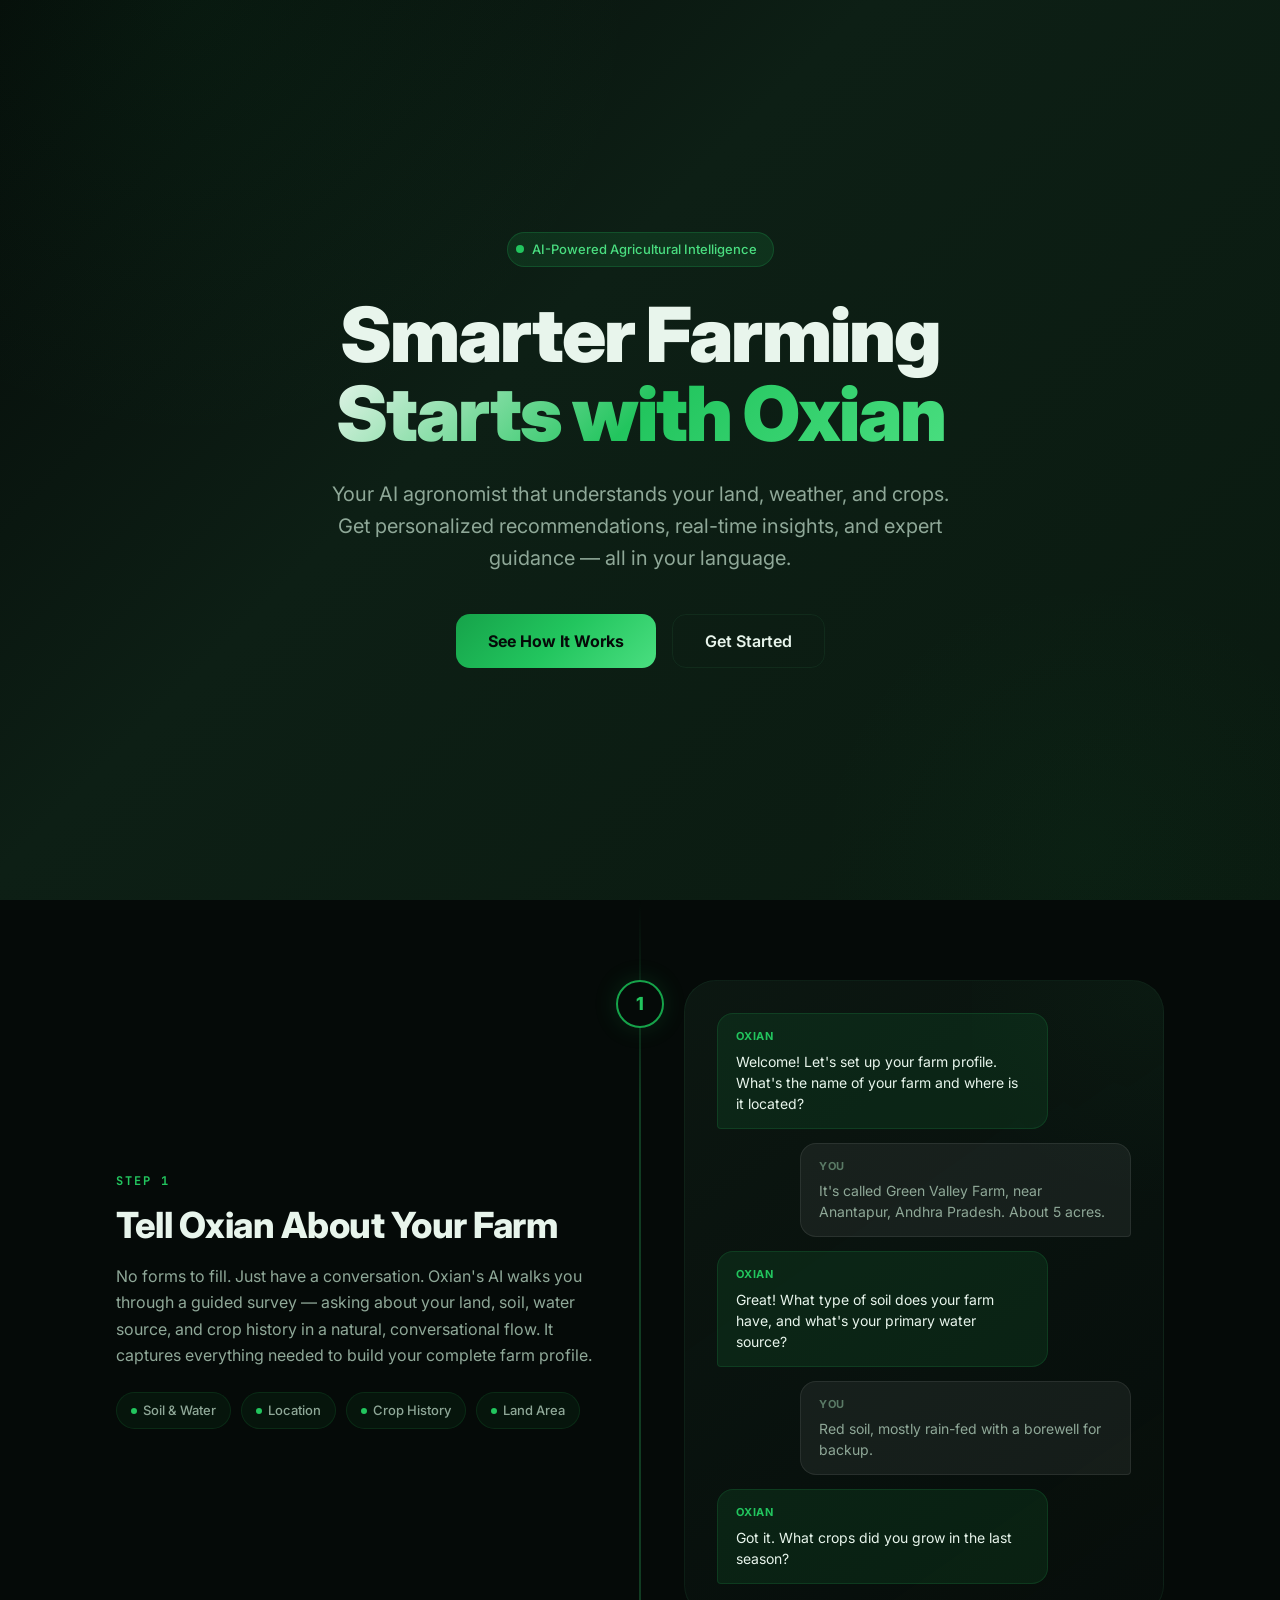
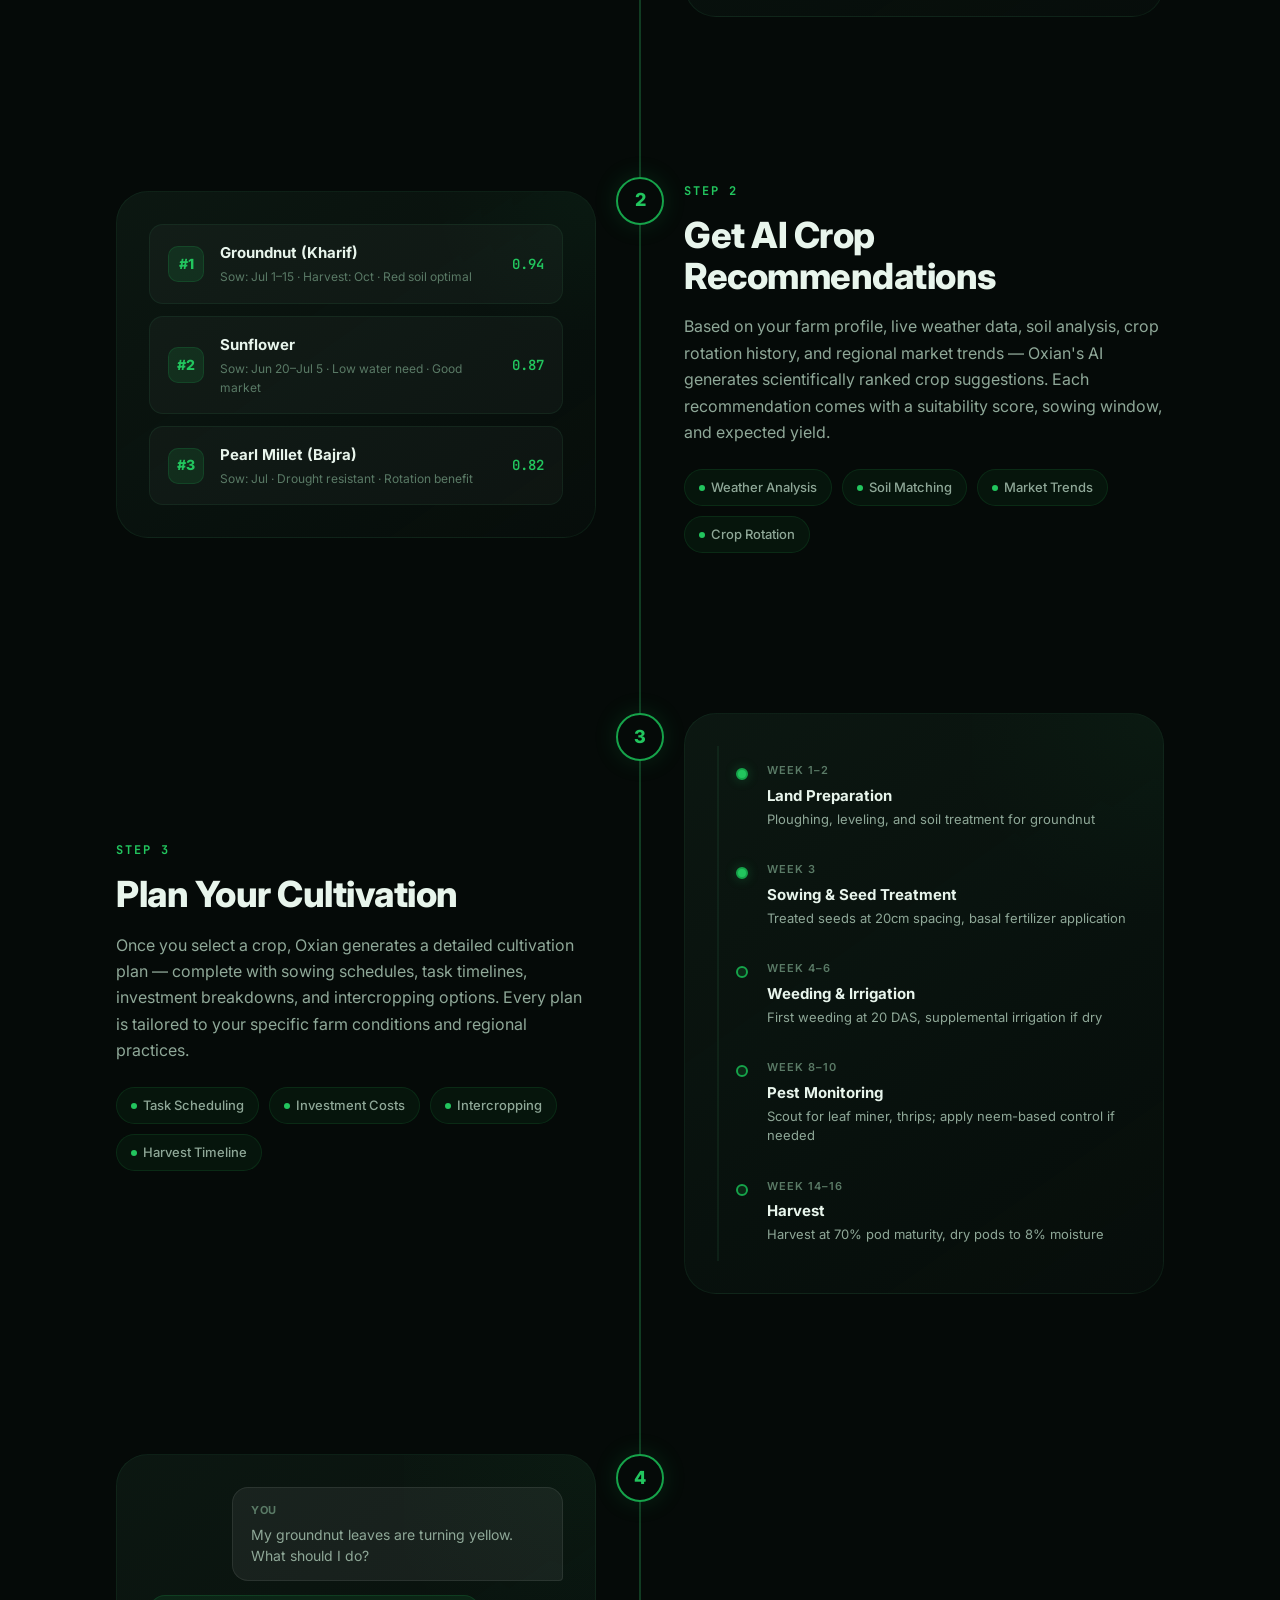
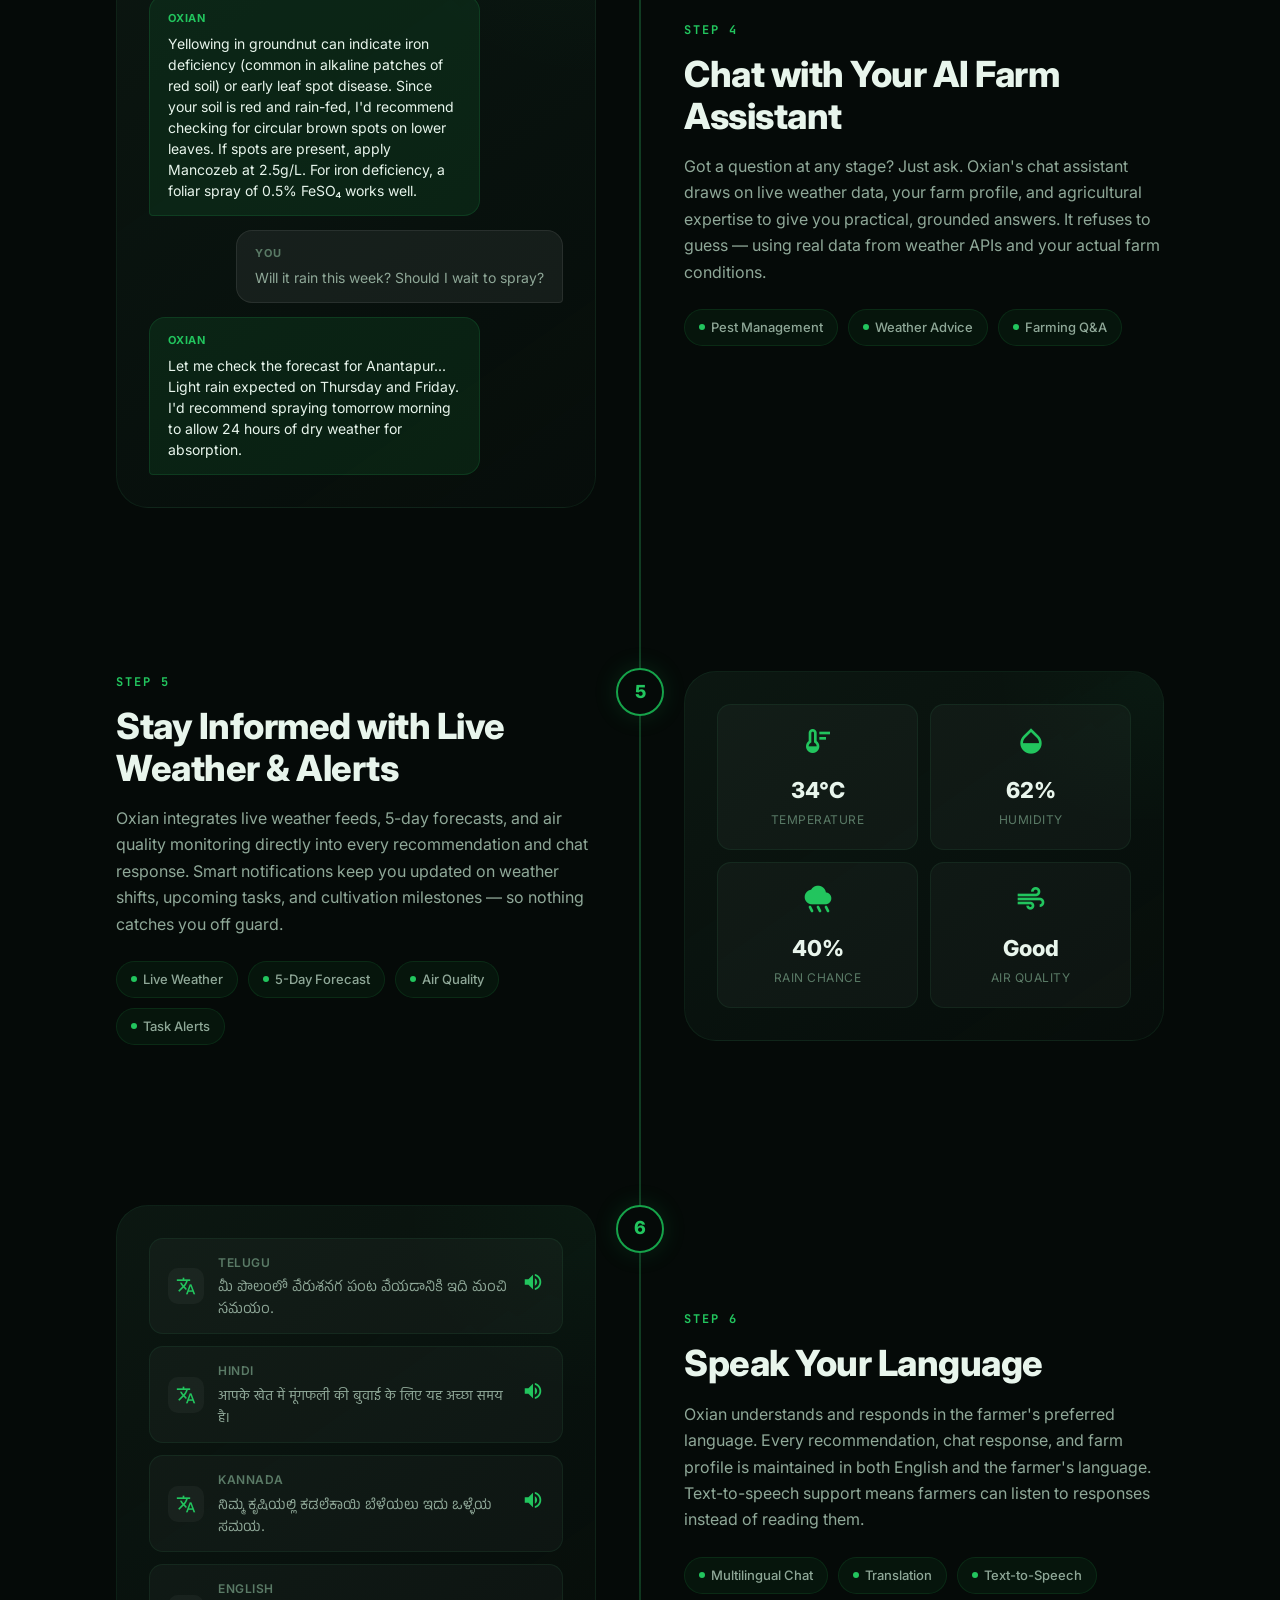
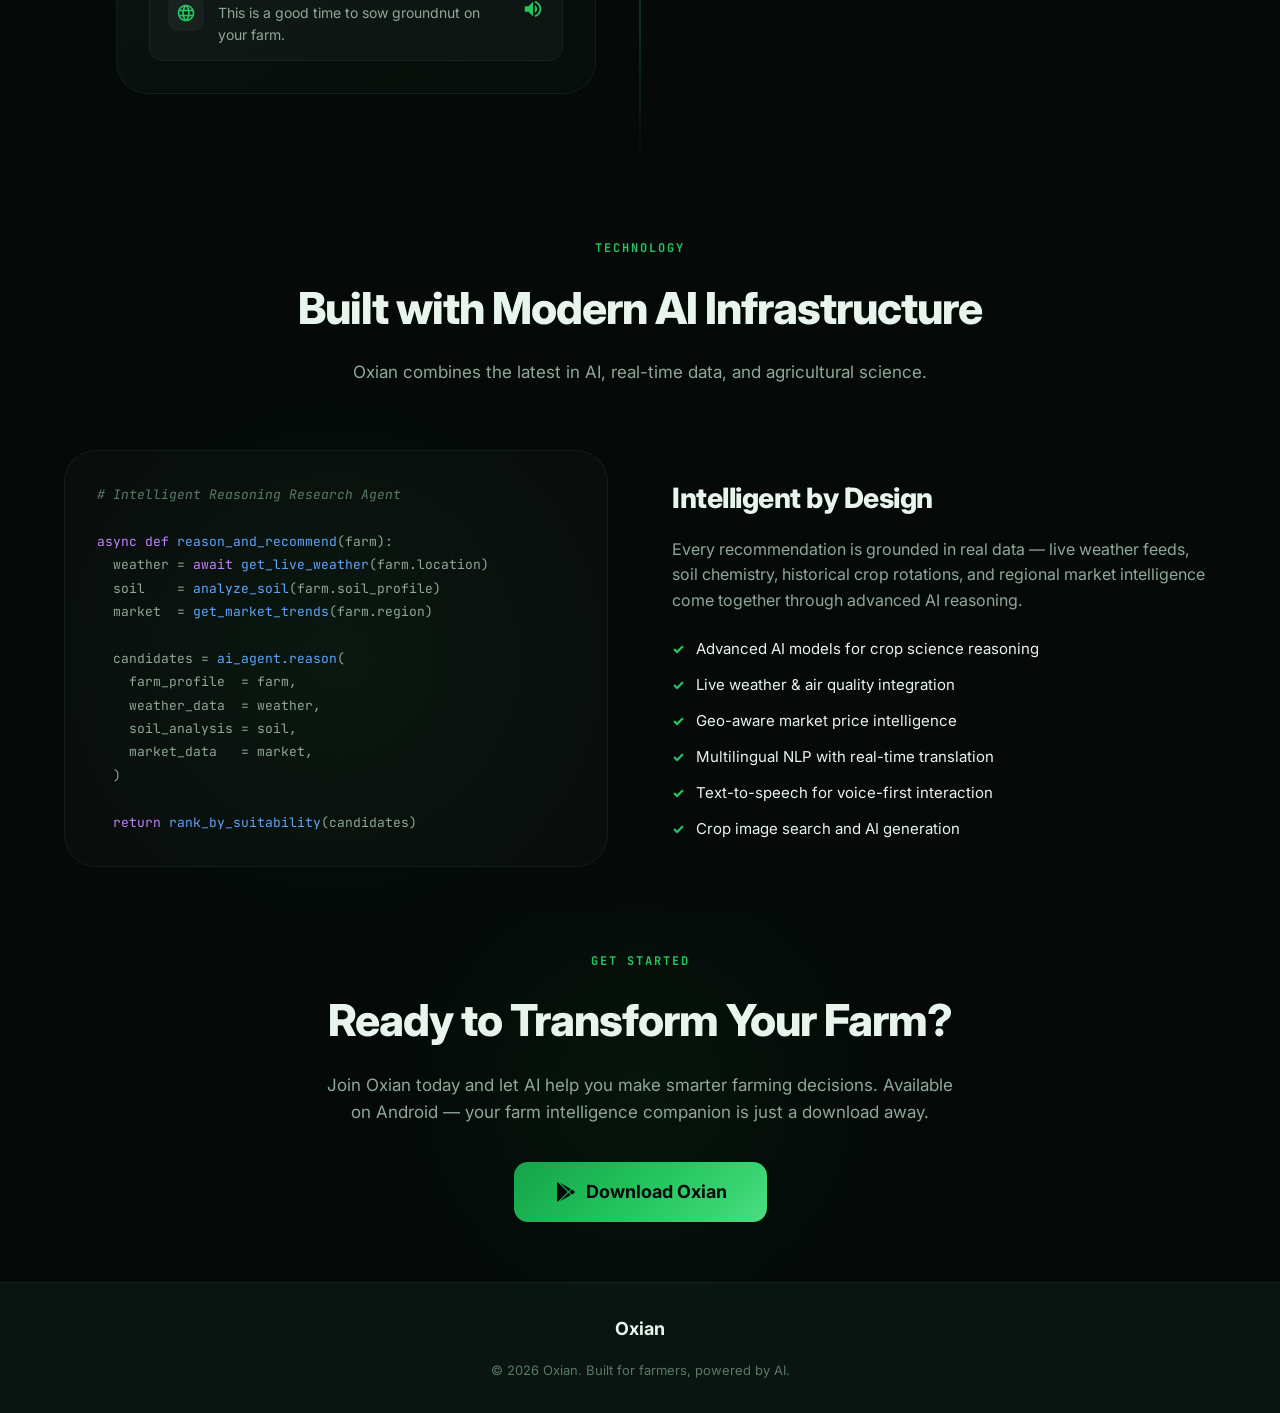
==== app/public/html/index.html @ 79a13ea1 "feat(frontend): implement responsive landing page with technology and cta sections - Created complet" ====
<!DOCTYPE html>
<html lang="en">

<head>
  <meta charset="UTF-8" />
  <meta name="viewport" content="width=device-width, initial-scale=1.0" />
  <title>Oxian — AI-Powered Farming Intelligence</title>
  <meta name="description"
    content="Oxian is an AI-powered agricultural assistant that helps farmers with smart crop recommendations, real-time weather insights, cultivation planning, and multilingual chat." />
  <link rel="preconnect" href="https://fonts.googleapis.com" />
  <link rel="preconnect" href="https://fonts.gstatic.com" crossorigin />
  <link
    href="https://fonts.googleapis.com/css2?family=Inter:wght@300;400;500;600;700;800;900&family=Anek+Telugu:wght@400;600&family=Hind:wght@400;600&family=Anek+Kannada:wght@400;600&family=JetBrains+Mono:wght@400;500&display=swap"
    rel="stylesheet" />
  <link
    href="https://fonts.googleapis.com/css2?family=Material+Symbols+Outlined:opsz,wght,FILL,GRAD@20..48,100..700,0..1,-50..200&display=swap"
    rel="stylesheet" />
  <style>
    /* ═══════════════════════════════════════════
       Tokens
    ═══════════════════════════════════════════ */
    :root {
      --bg: #050a08;
      --bg-alt: #0a1410;
      --bg-card: rgba(16, 32, 24, 0.50);
      --border: rgba(46, 120, 76, 0.16);
      --border-glow: rgba(46, 180, 96, 0.30);

      --text: #e8f5ec;
      --text-sub: #8fa898;
      --text-muted: #5a7a66;

      --accent: #22c55e;
      --accent-dim: #16a34a;
      --accent-glow: rgba(34, 197, 94, 0.12);
      --accent-bright: #4ade80;

      --grad-hero: linear-gradient(135deg, #050a08 0%, #0d1f15 40%, #0a1a10 100%);
      --grad-accent: linear-gradient(135deg, #16a34a, #22c55e, #4ade80);
      --grad-text: linear-gradient(135deg, #e8f5ec 0%, #22c55e 50%, #4ade80 100%);
      --grad-card: linear-gradient(145deg, rgba(16, 32, 24, 0.6), rgba(10, 20, 16, 0.35));

      --r-sm: 8px;
      --r-md: 14px;
      --r-lg: 22px;
      --r-xl: 32px;
      --font: 'Inter', 'Anek Telugu', 'Hind', 'Anek Kannada', ui-sans-serif, system-ui, -apple-system, sans-serif;
      --mono: 'Cascadia Code', 'JetBrains Mono', ui-monospace, monospace;
    }

    /* ═══════════════════════════════════════════
       Reset
    ═══════════════════════════════════════════ */
    *,
    *::before,
    *::after {
      box-sizing: border-box;
      margin: 0;
      padding: 0;
    }

    html {
      scroll-behavior: smooth;
      -webkit-font-smoothing: antialiased;
    }

    body {
      font-family: var(--font);
      background: var(--bg);
      color: var(--text);
      line-height: 1.6;
      overflow-x: hidden;
    }

    a {
      color: var(--accent);
      text-decoration: none;
      transition: color .2s;
    }

    a:hover {
      color: var(--accent-bright);
    }

    /* ═══════════════════════════════════════════
       Particles
    ═══════════════════════════════════════════ */
    #particles-canvas {
      position: fixed;
      inset: 0;
      z-index: 0;
      pointer-events: none;
    }



    /* ═══════════════════════════════════════════
       Hero
    ═══════════════════════════════════════════ */
    .hero {
      position: relative;
      min-height: 100vh;
      display: flex;
      align-items: center;
      justify-content: center;
      background: var(--grad-hero);
      overflow: hidden;
      padding: 80px clamp(20px, 5vw, 64px);
    }

    .hero::before {
      content: '';
      position: absolute;
      top: -50%;
      left: -20%;
      width: 70vw;
      height: 70vw;
      background: radial-gradient(circle, rgba(34, 197, 94, .06) 0%, transparent 70%);
      animation: heroGlow 8s ease-in-out infinite alternate;
    }

    .hero::after {
      content: '';
      position: absolute;
      bottom: -30%;
      right: -10%;
      width: 50vw;
      height: 50vw;
      background: radial-gradient(circle, rgba(22, 163, 74, .04) 0%, transparent 60%);
      animation: heroGlow 10s ease-in-out infinite alternate-reverse;
    }

    @keyframes heroGlow {
      0% {
        transform: translate(0, 0) scale(1);
      }

      100% {
        transform: translate(30px, -20px) scale(1.1);
      }
    }

    .hero-content {
      position: relative;
      z-index: 2;
      max-width: 840px;
      text-align: center;
    }

    .hero-badge {
      display: inline-flex;
      align-items: center;
      gap: 8px;
      padding: 6px 16px 6px 8px;
      background: var(--accent-glow);
      border: 1px solid rgba(34, 197, 94, .2);
      border-radius: 100px;
      font-size: 13px;
      font-weight: 500;
      color: var(--accent-bright);
      margin-bottom: 28px;
      animation: fadeInUp .6s ease-out;
    }

    .hero-badge .dot {
      width: 8px;
      height: 8px;
      background: var(--accent);
      border-radius: 50%;
      animation: pulse 2s ease-in-out infinite;
    }

    @keyframes pulse {

      0%,
      100% {
        opacity: 1;
        transform: scale(1);
      }

      50% {
        opacity: .5;
        transform: scale(.8);
      }
    }

    .hero h1 {
      font-size: clamp(40px, 7vw, 76px);
      font-weight: 900;
      line-height: 1.05;
      letter-spacing: -2px;
      margin-bottom: 24px;
      animation: fadeInUp .8s ease-out .1s both;
    }

    .hero h1 .gradient-text {
      background: var(--grad-text);
      -webkit-background-clip: text;
      -webkit-text-fill-color: transparent;
      background-clip: text;
    }

    .hero-subtitle {
      font-size: clamp(16px, 2.2vw, 20px);
      color: var(--text-sub);
      line-height: 1.6;
      max-width: 620px;
      margin: 0 auto 40px;
      animation: fadeInUp .8s ease-out .2s both;
    }

    .hero-actions {
      display: flex;
      justify-content: center;
      gap: 16px;
      flex-wrap: wrap;
      animation: fadeInUp .8s ease-out .3s both;
    }

    /* ═══════════════════════════════════════════
       Material Symbols helper
    ═══════════════════════════════════════════ */
    .mi {
      font-family: 'Material Symbols Outlined';
      font-weight: normal;
      font-style: normal;
      font-size: 24px;
      line-height: 1;
      letter-spacing: normal;
      text-transform: none;
      display: inline-block;
      white-space: nowrap;
      word-wrap: normal;
      direction: ltr;
      -webkit-font-smoothing: antialiased;
      font-variation-settings: 'FILL' 0, 'wght' 400, 'GRAD' 0, 'opsz' 24;
    }

    .mi.filled {
      font-variation-settings: 'FILL' 1, 'wght' 400, 'GRAD' 0, 'opsz' 24;
    }

    /* ═══════════════════════════════════════════
       Buttons
    ═══════════════════════════════════════════ */
    .btn-primary {
      display: inline-flex;
      align-items: center;
      gap: 8px;
      padding: 16px 32px;
      font-size: 16px;
      font-weight: 700;
      font-family: var(--font);
      color: #050a08;
      background: var(--grad-accent);
      border: none;
      border-radius: var(--r-md);
      cursor: pointer;
      transition: transform .2s, box-shadow .3s;
    }

    .btn-primary:hover {
      transform: translateY(-2px);
      box-shadow: 0 10px 40px rgba(34, 197, 94, .35);
    }

    .btn-secondary {
      display: inline-flex;
      align-items: center;
      gap: 8px;
      padding: 16px 32px;
      font-size: 16px;
      font-weight: 600;
      font-family: var(--font);
      color: var(--text);
      background: transparent;
      border: 1px solid var(--border);
      border-radius: var(--r-md);
      cursor: pointer;
      transition: border-color .3s, background .3s, transform .2s;
    }

    .btn-secondary:hover {
      border-color: var(--accent);
      background: var(--accent-glow);
      transform: translateY(-2px);
    }

    /* ═══════════════════════════════════════════
       Flow Connector — the vertical journey line
    ═══════════════════════════════════════════ */
    .journey {
      position: relative;
      z-index: 1;
    }

    .journey::before {
      content: '';
      position: absolute;
      top: 0;
      bottom: 0;
      left: 50%;
      width: 2px;
      background: linear-gradient(180deg,
          transparent 0%,
          var(--border-glow) 5%,
          var(--border-glow) 95%,
          transparent 100%);
      transform: translateX(-50%);
    }

    /* ═══════════════════════════════════════════
       Flow Step — alternating left / right
    ═══════════════════════════════════════════ */
    .flow-step {
      position: relative;
      max-width: 1200px;
      margin: 0 auto;
      padding: 80px clamp(20px, 5vw, 64px);
      display: grid;
      grid-template-columns: 1fr 1fr;
      gap: 64px;
      align-items: center;
    }

    /* Connector node on the center line */
    .flow-step::before {
      content: attr(data-step);
      position: absolute;
      left: 50%;
      top: 80px;
      transform: translateX(-50%);
      width: 48px;
      height: 48px;
      border-radius: 50%;
      display: grid;
      place-items: center;
      font-size: 18px;
      font-weight: 800;
      color: var(--accent);
      background: var(--bg);
      border: 2px solid var(--accent-dim);
      box-shadow: 0 0 24px rgba(34, 197, 94, .15);
      z-index: 2;
    }

    .flow-step.reverse .flow-text {
      order: 2;
    }

    .flow-step.reverse .flow-visual {
      order: 1;
    }

    .flow-text {
      padding: 0 12px;
    }

    .flow-label {
      display: inline-block;
      font-family: var(--mono);
      font-size: 12px;
      font-weight: 700;
      letter-spacing: 2px;
      text-transform: uppercase;
      color: var(--accent);
      margin-bottom: 14px;
    }

    .flow-title {
      font-size: clamp(24px, 3vw, 36px);
      font-weight: 800;
      line-height: 1.15;
      letter-spacing: -.5px;
      margin-bottom: 16px;
    }

    .flow-desc {
      font-size: 16px;
      color: var(--text-sub);
      line-height: 1.65;
      margin-bottom: 24px;
    }

    .flow-tags {
      display: flex;
      flex-wrap: wrap;
      gap: 10px;
    }

    .flow-tag {
      display: inline-flex;
      align-items: center;
      gap: 6px;
      padding: 7px 14px;
      font-size: 13px;
      font-weight: 500;
      color: var(--text-sub);
      background: rgba(34, 197, 94, .06);
      border: 1px solid rgba(34, 197, 94, .12);
      border-radius: 100px;
    }

    .flow-tag .tag-dot {
      width: 6px;
      height: 6px;
      border-radius: 50%;
      background: var(--accent);
    }

    /* ═══════════════════════════════════════════
       Flow Visuals — chat / cards / code
    ═══════════════════════════════════════════ */
    .flow-visual {
      position: relative;
      padding: 0 12px;
    }

    .visual-pane {
      background: var(--grad-card);
      border: 1px solid var(--border);
      border-radius: var(--r-xl);
      padding: 32px;
      overflow: hidden;
      position: relative;
    }

    .visual-pane::after {
      content: '';
      position: absolute;
      top: -40%;
      right: -40%;
      width: 80%;
      height: 80%;
      background: radial-gradient(circle, rgba(34, 197, 94, .04) 0%, transparent 70%);
      pointer-events: none;
    }

    /* ── Chat mockup ── */
    .chat-mock {
      display: flex;
      flex-direction: column;
      gap: 14px;
      position: relative;
      z-index: 1;
    }

    .chat-bubble {
      max-width: 80%;
      padding: 14px 18px;
      border-radius: 16px;
      font-size: 14px;
      line-height: 1.5;
      animation: fadeInUp .5s ease-out both;
    }

    .chat-bubble.bot {
      background: rgba(34, 197, 94, .1);
      border: 1px solid rgba(34, 197, 94, .15);
      align-self: flex-start;
      border-bottom-left-radius: 4px;
      color: var(--text);
    }

    .chat-bubble.user {
      background: rgba(255, 255, 255, .06);
      border: 1px solid rgba(255, 255, 255, .08);
      align-self: flex-end;
      border-bottom-right-radius: 4px;
      color: var(--text-sub);
    }

    .chat-bubble .sender {
      font-size: 11px;
      font-weight: 700;
      text-transform: uppercase;
      letter-spacing: .8px;
      margin-bottom: 6px;
      display: block;
    }

    .chat-bubble.bot .sender {
      color: var(--accent);
    }

    .chat-bubble.user .sender {
      color: var(--text-muted);
    }

    /* ── Crop cards mockup ── */
    .crop-cards {
      display: flex;
      flex-direction: column;
      gap: 12px;
      position: relative;
      z-index: 1;
    }

    .crop-card {
      display: flex;
      align-items: center;
      gap: 16px;
      padding: 16px 18px;
      background: rgba(255, 255, 255, .03);
      border: 1px solid var(--border);
      border-radius: var(--r-md);
      transition: border-color .3s, background .3s;
    }

    .crop-card:hover {
      border-color: var(--border-glow);
      background: rgba(34, 197, 94, .04);
    }

    .crop-rank {
      width: 36px;
      height: 36px;
      border-radius: 10px;
      display: grid;
      place-items: center;
      font-size: 14px;
      font-weight: 800;
      color: var(--accent);
      background: var(--accent-glow);
      border: 1px solid rgba(34, 197, 94, .15);
      flex-shrink: 0;
    }

    .crop-info {
      flex: 1;
    }

    .crop-name {
      font-size: 15px;
      font-weight: 700;
      margin-bottom: 2px;
    }

    .crop-detail {
      font-size: 12px;
      color: var(--text-muted);
    }

    .crop-score {
      font-family: var(--mono);
      font-size: 14px;
      font-weight: 600;
      color: var(--accent);
      flex-shrink: 0;
    }

    /* ── Timeline mockup ── */
    .timeline-mock {
      display: flex;
      flex-direction: column;
      gap: 0;
      position: relative;
      z-index: 1;
      padding-left: 24px;
      border-left: 2px solid var(--border);
    }

    .tl-item {
      position: relative;
      padding: 16px 0 16px 24px;
    }

    .tl-item::before {
      content: '';
      position: absolute;
      left: -7px;
      top: 22px;
      width: 12px;
      height: 12px;
      border-radius: 50%;
      background: var(--accent-glow);
      border: 2px solid var(--accent-dim);
    }

    .tl-item.active::before {
      background: var(--accent);
      box-shadow: 0 0 12px rgba(34, 197, 94, .3);
    }

    .tl-label {
      font-size: 11px;
      font-weight: 600;
      text-transform: uppercase;
      letter-spacing: 1px;
      color: var(--text-muted);
      margin-bottom: 4px;
    }

    .tl-title {
      font-size: 15px;
      font-weight: 700;
      margin-bottom: 2px;
    }

    .tl-desc {
      font-size: 13px;
      color: var(--text-sub);
      line-height: 1.5;
    }

    /* ── Weather widget mockup ── */
    .weather-widget {
      position: relative;
      z-index: 1;
      display: grid;
      grid-template-columns: 1fr 1fr;
      gap: 12px;
    }

    .weather-card {
      padding: 20px;
      background: rgba(255, 255, 255, .03);
      border: 1px solid var(--border);
      border-radius: var(--r-md);
      text-align: center;
      transition: border-color .3s, background .3s, transform .2s;
      cursor: pointer;
    }

    .weather-card:hover {
      border-color: var(--border-glow);
      background: rgba(34, 197, 94, .04);
      transform: translateY(-2px);
    }

    .weather-card .w-icon {
      margin-bottom: 8px;
    }

    .weather-card .w-icon .mi {
      font-size: 32px;
      color: var(--accent);
    }

    .weather-card .w-value {
      font-size: 22px;
      font-weight: 800;
      margin-bottom: 2px;
    }

    .weather-card .w-label {
      font-size: 12px;
      color: var(--text-muted);
      text-transform: uppercase;
      letter-spacing: .5px;
    }


    /* ── Multilingual mockup ── */
    .lang-stack {
      position: relative;
      z-index: 1;
      display: flex;
      flex-direction: column;
      gap: 12px;
    }

    .lang-row {
      display: flex;
      align-items: center;
      gap: 14px;
      padding: 14px 18px;
      background: rgba(255, 255, 255, .03);
      border: 1px solid var(--border);
      border-radius: var(--r-md);
    }

    .lang-flag {
      width: 36px;
      height: 36px;
      border-radius: 10px;
      display: grid;
      place-items: center;
      background: rgba(255, 255, 255, .04);
      flex-shrink: 0;
    }

    .lang-flag .mi {
      font-size: 20px;
      color: var(--accent);
    }

    .lang-content {
      flex: 1;
    }

    .lang-name {
      font-size: 12px;
      font-weight: 600;
      color: var(--text-muted);
      text-transform: uppercase;
      letter-spacing: .5px;
      margin-bottom: 3px;
    }

    .lang-text {
      font-size: 14px;
      color: var(--text-sub);
    }

    .lang-row .voice-icon {
      color: var(--accent);
      flex-shrink: 0;
      cursor: pointer;
      transition: transform .2s;
    }

    .lang-row .voice-icon .mi {
      font-size: 22px;
    }

    .lang-row .voice-icon:hover {
      transform: scale(1.15);
    }

    /* ── Code block ── */
    .code-block {
      font-family: var(--mono);
      font-size: 13px;
      line-height: 1.8;
      color: var(--text-sub);
      position: relative;
      z-index: 1;
    }

    .code-block .kw {
      color: #c084fc;
    }

    .code-block .fn {
      color: #60a5fa;
    }

    .code-block .str {
      color: #4ade80;
    }

    .code-block .cm {
      color: var(--text-muted);
      font-style: italic;
    }

    /* ═══════════════════════════════════════════
       Technology
    ═══════════════════════════════════════════ */
    #tech {
      position: relative;
      z-index: 1;
      padding: 60px clamp(20px, 5vw, 64px) 40px;
    }

    .section-header {
      text-align: center;
      margin-bottom: 64px;
    }

    .section-label {
      display: inline-block;
      font-family: var(--mono);
      font-size: 12px;
      font-weight: 700;
      letter-spacing: 2px;
      text-transform: uppercase;
      color: var(--accent);
      margin-bottom: 14px;
    }

    .section-title {
      font-size: clamp(32px, 4vw, 44px);
      font-weight: 800;
      letter-spacing: -1px;
      margin-bottom: 16px;
    }

    .section-desc {
      font-size: 17px;
      color: var(--text-sub);
      max-width: 600px;
      margin: 0 auto;
      line-height: 1.6;
    }

    .tech-grid {
      display: grid;
      grid-template-columns: 1fr 1fr;
      gap: 64px;
      align-items: center;
      max-width: 1200px;
      margin: 0 auto;
    }

    .tech-content h3 {
      font-size: 28px;
      font-weight: 800;
      letter-spacing: -.5px;
      margin-bottom: 16px;
    }

    .tech-content p {
      font-size: 16px;
      color: var(--text-sub);
      line-height: 1.6;
      margin-bottom: 24px;
    }

    .tech-list {
      list-style: none;
      display: flex;
      flex-direction: column;
      gap: 12px;
    }

    .tech-list li {
      font-size: 15px;
      color: var(--text);
      display: flex;
      align-items: center;
      gap: 12px;
    }

    .tech-list .check {
      color: var(--accent);
      font-weight: 800;
      font-size: 14px;
    }

    .tech-visual {
      position: relative;
      background: rgba(255, 255, 255, .02);
      border: 1px solid var(--border);
      border-radius: var(--r-xl);
      padding: 32px;
    }

    .tech-visual::before {
      content: '';
      position: absolute;
      top: -20%;
      left: -20%;
      width: 140%;
      height: 140%;
      background: radial-gradient(circle, rgba(34, 197, 94, .05) 0%, transparent 60%);
      pointer-events: none;
    }

    /* ═══════════════════════════════════════════
       CTA
    ═══════════════════════════════════════════ */
    .cta-section {
      position: relative;
      z-index: 1;
      text-align: center;
      padding: 40px clamp(20px, 5vw, 64px) 60px;
      overflow: hidden;
    }

    .cta-section::before {
      content: '';
      position: absolute;
      top: 50%;
      left: 50%;
      transform: translate(-50%, -50%);
      width: 600px;
      height: 600px;
      background: radial-gradient(circle, rgba(34, 197, 94, .06) 0%, transparent 60%);
      pointer-events: none;
    }

    .cta-content {
      position: relative;
      z-index: 1;
      max-width: 640px;
      margin: 0 auto;
    }

    .cta-content h2 {
      font-size: clamp(28px, 4vw, 44px);
      font-weight: 800;
      letter-spacing: -1px;
      margin-bottom: 16px;
    }

    .cta-content p {
      font-size: 17px;
      color: var(--text-sub);
      margin-bottom: 36px;
      line-height: 1.6;
    }

    /* ═══════════════════════════════════════════
       Footer
    ═══════════════════════════════════════════ */
    footer {
      position: relative;
      z-index: 1;
      border-top: 1px solid var(--border);
      background: var(--bg-alt);
      padding: 32px clamp(20px, 5vw, 64px);
    }

    .footer-inner {
      max-width: 1200px;
      margin: 0 auto;
      display: flex;
      flex-direction: column;
      align-items: center;
      gap: 16px;
    }

    .footer-brand {
      display: flex;
      align-items: center;
      gap: 10px;
      font-weight: 700;
      font-size: 18px;
    }

    .footer-brand .logo-icon {
      width: 30px;
      height: 30px;
      background: var(--grad-accent);
      border-radius: 8px;
      display: grid;
      place-items: center;
      font-size: 14px;
      color: #050a08;
      font-weight: 900;
    }

    .footer-copy {
      font-size: 13px;
      color: var(--text-muted);
    }

    /* ═══════════════════════════════════════════
       Animations
    ═══════════════════════════════════════════ */
    @keyframes fadeInUp {
      from {
        opacity: 0;
        transform: translateY(30px);
      }

      to {
        opacity: 1;
        transform: translateY(0);
      }
    }

    .reveal {
      opacity: 0;
      transform: translateY(40px);
      transition: opacity .7s ease, transform .7s ease;
    }

    .reveal.visible {
      opacity: 1;
      transform: translateY(0);
    }

    /* stagger children */
    .reveal-children>* {
      opacity: 0;
      transform: translateY(20px);
      transition: opacity .5s ease, transform .5s ease;
    }

    .reveal-children.visible>*:nth-child(1) {
      transition-delay: .05s;
      opacity: 1;
      transform: none;
    }

    .reveal-children.visible>*:nth-child(2) {
      transition-delay: .12s;
      opacity: 1;
      transform: none;
    }

    .reveal-children.visible>*:nth-child(3) {
      transition-delay: .19s;
      opacity: 1;
      transform: none;
    }

    .reveal-children.visible>*:nth-child(4) {
      transition-delay: .26s;
      opacity: 1;
      transform: none;
    }

    .reveal-children.visible>*:nth-child(5) {
      transition-delay: .33s;
      opacity: 1;
      transform: none;
    }

    .reveal-children.visible>*:nth-child(6) {
      transition-delay: .40s;
      opacity: 1;
      transform: none;
    }

    /* ═══════════════════════════════════════════
       Responsive
    ═══════════════════════════════════════════ */
    @media (max-width: 768px) {

      .flow-step {
        grid-template-columns: 1fr;
        gap: 40px;
        padding: 60px 20px;
      }

      .flow-step::before {
        left: 24px;
        top: 60px;
        width: 40px;
        height: 40px;
        font-size: 16px;
      }

      .journey::before {
        left: 24px;
      }

      .flow-step.reverse .flow-text {
        order: 1;
      }

      .flow-step.reverse .flow-visual {
        order: 2;
      }

      .flow-text,
      .flow-visual {
        padding-left: 48px;
        padding-right: 0;
      }

      .visual-pane {
        padding: 24px 16px;
      }

      .chat-bubble {
        padding: 12px 14px;
        font-size: 13px;
        max-width: 90%;
      }

      .timeline-mock {
        padding-left: 16px;
      }

      .tl-item {
        padding: 12px 0 12px 20px;
      }

      .weather-widget {
        grid-template-columns: 1fr;
      }

      .tech-grid {
        grid-template-columns: 1fr;
        gap: 40px;
      }

      .footer-inner {
        flex-direction: column;
        text-align: center;
      }
    }



    /* Scrollbar */
    ::-webkit-scrollbar {
      width: 6px;
    }

    ::-webkit-scrollbar-track {
      background: var(--bg);
    }

    ::-webkit-scrollbar-thumb {
      background: var(--border);
      border-radius: 10px;
    }

    ::-webkit-scrollbar-thumb:hover {
      background: var(--accent-dim);
    }
  </style>
</head>

<body>

  <canvas id="particles-canvas"></canvas>



  <!-- ━━━━━━━━━━━━━━━━━━━━━━━━━━━━━━━━━━━━━━━━━
       Hero
  ━━━━━━━━━━━━━━━━━━━━━━━━━━━━━━━━━━━━━━━━━ -->
  <section class="hero" id="hero">
    <div class="hero-content">
      <div class="hero-badge">
        <span class="dot"></span>
        AI-Powered Agricultural Intelligence
      </div>
      <h1>
        Smarter Farming<br />
        <span class="gradient-text">Starts with Oxian</span>
      </h1>
      <p class="hero-subtitle">
        Your AI agronomist that understands your land, weather, and crops.
        Get personalized recommendations, real-time insights, and expert guidance
        — all in your language.
      </p>
      <div class="hero-actions">
        <button class="btn-primary" onclick="document.getElementById('flow-farm').scrollIntoView({behavior:'smooth'})">
          See How It Works
        </button>
        <button class="btn-secondary" onclick="document.getElementById('cta').scrollIntoView({behavior:'smooth'})">
          Get Started
        </button>
      </div>
    </div>

  </section>

  <!-- ━━━━━━━━━━━━━━━━━━━━━━━━━━━━━━━━━━━━━━━━━
       Journey Flow
  ━━━━━━━━━━━━━━━━━━━━━━━━━━━━━━━━━━━━━━━━━ -->
  <div class="journey">

    <!-- ── Step 1: Tell Us About Your Farm ── -->
    <div class="flow-step" data-step="1" id="flow-farm">
      <div class="flow-text reveal">
        <span class="flow-label">Step 1</span>
        <h2 class="flow-title">Tell Oxian About Your Farm</h2>
        <p class="flow-desc">
          No forms to fill. Just have a conversation. Oxian's AI walks you through a
          guided survey — asking about your land, soil, water source, and crop history
          in a natural, conversational flow. It captures everything needed to build
          your complete farm profile.
        </p>
        <div class="flow-tags">
          <span class="flow-tag"><span class="tag-dot"></span> Soil &amp; Water</span>
          <span class="flow-tag"><span class="tag-dot"></span> Location</span>
          <span class="flow-tag"><span class="tag-dot"></span> Crop History</span>
          <span class="flow-tag"><span class="tag-dot"></span> Land Area</span>
        </div>
      </div>
      <div class="flow-visual reveal">
        <div class="visual-pane">
          <div class="chat-mock reveal-children">
            <div class="chat-bubble bot">
              <span class="sender">Oxian</span>
              Welcome! Let's set up your farm profile. What's the name of your farm and where is it located?
            </div>
            <div class="chat-bubble user">
              <span class="sender">You</span>
              It's called Green Valley Farm, near Anantapur, Andhra Pradesh. About 5 acres.
            </div>
            <div class="chat-bubble bot">
              <span class="sender">Oxian</span>
              Great! What type of soil does your farm have, and what's your primary water source?
            </div>
            <div class="chat-bubble user">
              <span class="sender">You</span>
              Red soil, mostly rain-fed with a borewell for backup.
            </div>
            <div class="chat-bubble bot">
              <span class="sender">Oxian</span>
              Got it. What crops did you grow in the last season?
            </div>
          </div>
        </div>
      </div>
    </div>

    <!-- ── Step 2: Smart Crop Recommendations ── -->
    <div class="flow-step reverse" data-step="2" id="flow-recommend">
      <div class="flow-text reveal">
        <span class="flow-label">Step 2</span>
        <h2 class="flow-title">Get AI Crop Recommendations</h2>
        <p class="flow-desc">
          Based on your farm profile, live weather data, soil analysis, crop rotation
          history, and regional market trends — Oxian's AI generates scientifically
          ranked crop suggestions. Each recommendation comes with a suitability score,
          sowing window, and expected yield.
        </p>
        <div class="flow-tags">
          <span class="flow-tag"><span class="tag-dot"></span> Weather Analysis</span>
          <span class="flow-tag"><span class="tag-dot"></span> Soil Matching</span>
          <span class="flow-tag"><span class="tag-dot"></span> Market Trends</span>
          <span class="flow-tag"><span class="tag-dot"></span> Crop Rotation</span>
        </div>
      </div>
      <div class="flow-visual reveal">
        <div class="visual-pane">
          <div class="crop-cards reveal-children">
            <div class="crop-card">
              <div class="crop-rank">#1</div>
              <div class="crop-info">
                <div class="crop-name">Groundnut (Kharif)</div>
                <div class="crop-detail">Sow: Jul 1–15 · Harvest: Oct · Red soil optimal</div>
              </div>
              <div class="crop-score">0.94</div>
            </div>
            <div class="crop-card">
              <div class="crop-rank">#2</div>
              <div class="crop-info">
                <div class="crop-name">Sunflower</div>
                <div class="crop-detail">Sow: Jun 20–Jul 5 · Low water need · Good market</div>
              </div>
              <div class="crop-score">0.87</div>
            </div>
            <div class="crop-card">
              <div class="crop-rank">#3</div>
              <div class="crop-info">
                <div class="crop-name">Pearl Millet (Bajra)</div>
                <div class="crop-detail">Sow: Jul · Drought resistant · Rotation benefit</div>
              </div>
              <div class="crop-score">0.82</div>
            </div>
          </div>
        </div>
      </div>
    </div>

    <!-- ── Step 3: Plan Your Cultivation ── -->
    <div class="flow-step" data-step="3" id="flow-plan">
      <div class="flow-text reveal">
        <span class="flow-label">Step 3</span>
        <h2 class="flow-title">Plan Your Cultivation</h2>
        <p class="flow-desc">
          Once you select a crop, Oxian generates a detailed cultivation plan
          — complete with sowing schedules, task timelines, investment breakdowns,
          and intercropping options. Every plan is tailored to your specific farm
          conditions and regional practices.
        </p>
        <div class="flow-tags">
          <span class="flow-tag"><span class="tag-dot"></span> Task Scheduling</span>
          <span class="flow-tag"><span class="tag-dot"></span> Investment Costs</span>
          <span class="flow-tag"><span class="tag-dot"></span> Intercropping</span>
          <span class="flow-tag"><span class="tag-dot"></span> Harvest Timeline</span>
        </div>
      </div>
      <div class="flow-visual reveal">
        <div class="visual-pane">
          <div class="timeline-mock reveal-children">
            <div class="tl-item active">
              <div class="tl-label">Week 1–2</div>
              <div class="tl-title">Land Preparation</div>
              <div class="tl-desc">Ploughing, leveling, and soil treatment for groundnut</div>
            </div>
            <div class="tl-item active">
              <div class="tl-label">Week 3</div>
              <div class="tl-title">Sowing &amp; Seed Treatment</div>
              <div class="tl-desc">Treated seeds at 20cm spacing, basal fertilizer application</div>
            </div>
            <div class="tl-item">
              <div class="tl-label">Week 4–6</div>
              <div class="tl-title">Weeding &amp; Irrigation</div>
              <div class="tl-desc">First weeding at 20 DAS, supplemental irrigation if dry</div>
            </div>
            <div class="tl-item">
              <div class="tl-label">Week 8–10</div>
              <div class="tl-title">Pest Monitoring</div>
              <div class="tl-desc">Scout for leaf miner, thrips; apply neem-based control if needed</div>
            </div>
            <div class="tl-item">
              <div class="tl-label">Week 14–16</div>
              <div class="tl-title">Harvest</div>
              <div class="tl-desc">Harvest at 70% pod maturity, dry pods to 8% moisture</div>
            </div>
          </div>
        </div>
      </div>
    </div>

    <!-- ── Step 4: Chat Anytime ── -->
    <div class="flow-step reverse" data-step="4" id="flow-chat">
      <div class="flow-text reveal">
        <span class="flow-label">Step 4</span>
        <h2 class="flow-title">Chat with Your AI Farm Assistant</h2>
        <p class="flow-desc">
          Got a question at any stage? Just ask. Oxian's chat assistant draws on
          live weather data, your farm profile, and agricultural expertise to give
          you practical, grounded answers. It refuses to guess — using real data
          from weather APIs and your actual farm conditions.
        </p>
        <div class="flow-tags">
          <span class="flow-tag"><span class="tag-dot"></span> Pest Management</span>
          <span class="flow-tag"><span class="tag-dot"></span> Weather Advice</span>
          <span class="flow-tag"><span class="tag-dot"></span> Farming Q&amp;A</span>
        </div>
      </div>
      <div class="flow-visual reveal">
        <div class="visual-pane">
          <div class="chat-mock reveal-children">
            <div class="chat-bubble user">
              <span class="sender">You</span>
              My groundnut leaves are turning yellow. What should I do?
            </div>
            <div class="chat-bubble bot">
              <span class="sender">Oxian</span>
              Yellowing in groundnut can indicate iron deficiency (common in alkaline patches of red soil) or early leaf
              spot disease. Since your soil is red and rain-fed, I'd recommend checking for circular brown spots on
              lower leaves. If spots are present, apply Mancozeb at 2.5g/L. For iron deficiency, a foliar spray of 0.5%
              FeSO₄ works well.
            </div>
            <div class="chat-bubble user">
              <span class="sender">You</span>
              Will it rain this week? Should I wait to spray?
            </div>
            <div class="chat-bubble bot">
              <span class="sender">Oxian</span>
              Let me check the forecast for Anantapur... Light rain expected on Thursday and Friday. I'd recommend
              spraying tomorrow morning to allow 24 hours of dry weather for absorption.
            </div>
          </div>
        </div>
      </div>
    </div>

    <!-- ── Step 5: Weather & Notifications ── -->
    <div class="flow-step" data-step="5" id="flow-weather">
      <div class="flow-text reveal">
        <span class="flow-label">Step 5</span>
        <h2 class="flow-title">Stay Informed with Live Weather &amp; Alerts</h2>
        <p class="flow-desc">
          Oxian integrates live weather feeds, 5-day forecasts, and air quality
          monitoring directly into every recommendation and chat response.
          Smart notifications keep you updated on weather shifts, upcoming tasks,
          and cultivation milestones — so nothing catches you off guard.
        </p>
        <div class="flow-tags">
          <span class="flow-tag"><span class="tag-dot"></span> Live Weather</span>
          <span class="flow-tag"><span class="tag-dot"></span> 5-Day Forecast</span>
          <span class="flow-tag"><span class="tag-dot"></span> Air Quality</span>
          <span class="flow-tag"><span class="tag-dot"></span> Task Alerts</span>
        </div>
      </div>
      <div class="flow-visual reveal">
        <div class="visual-pane">
          <div class="weather-widget reveal-children">
            <div class="weather-card">
              <div class="w-icon"><span class="mi filled">thermostat</span></div>
              <div class="w-value">34°C</div>
              <div class="w-label">Temperature</div>
            </div>
            <div class="weather-card">
              <div class="w-icon"><span class="mi filled">humidity_mid</span></div>
              <div class="w-value">62%</div>
              <div class="w-label">Humidity</div>
            </div>
            <div class="weather-card">
              <div class="w-icon"><span class="mi filled">rainy</span></div>
              <div class="w-value">40%</div>
              <div class="w-label">Rain Chance</div>
            </div>
            <div class="weather-card">
              <div class="w-icon"><span class="mi filled">air</span></div>
              <div class="w-value">Good</div>
              <div class="w-label">Air Quality</div>
            </div>
          </div>
        </div>
      </div>
    </div>

    <!-- ── Step 6: Speak Your Language ── -->
    <div class="flow-step reverse" data-step="6" id="flow-lang">
      <div class="flow-text reveal">
        <span class="flow-label">Step 6</span>
        <h2 class="flow-title">Speak Your Language</h2>
        <p class="flow-desc">
          Oxian understands and responds in the farmer's preferred language.
          Every recommendation, chat response, and farm profile is maintained in
          both English and the farmer's language. Text-to-speech support means
          farmers can listen to responses instead of reading them.
        </p>
        <div class="flow-tags">
          <span class="flow-tag"><span class="tag-dot"></span> Multilingual Chat</span>
          <span class="flow-tag"><span class="tag-dot"></span> Translation</span>
          <span class="flow-tag"><span class="tag-dot"></span> Text-to-Speech</span>
        </div>
      </div>
      <div class="flow-visual reveal">
        <div class="visual-pane">
          <div class="lang-stack reveal-children">
            <div class="lang-row">
              <div class="lang-flag"><span class="mi filled">translate</span></div>
              <div class="lang-content">
                <div class="lang-name">Telugu</div>
                <div class="lang-text">మీ పొలంలో వేరుశనగ పంట వేయడానికి ఇది మంచి సమయం.</div>
              </div>
              <span class="voice-icon"><span class="mi filled">volume_up</span></span>
            </div>
            <div class="lang-row">
              <div class="lang-flag"><span class="mi filled">translate</span></div>
              <div class="lang-content">
                <div class="lang-name">Hindi</div>
                <div class="lang-text">आपके खेत में मूंगफली की बुवाई के लिए यह अच्छा समय है।</div>
              </div>
              <span class="voice-icon"><span class="mi filled">volume_up</span></span>
            </div>
            <div class="lang-row">
              <div class="lang-flag"><span class="mi filled">translate</span></div>
              <div class="lang-content">
                <div class="lang-name">Kannada</div>
                <div class="lang-text">ನಿಮ್ಮ ಕೃಷಿಯಲ್ಲಿ ಕಡಲೆಕಾಯಿ ಬೆಳೆಯಲು ಇದು ಒಳ್ಳೆಯ ಸಮಯ.</div>
              </div>
              <span class="voice-icon"><span class="mi filled">volume_up</span></span>
            </div>
            <div class="lang-row">
              <div class="lang-flag"><span class="mi filled">language</span></div>
              <div class="lang-content">
                <div class="lang-name">English</div>
                <div class="lang-text">This is a good time to sow groundnut on your farm.</div>
              </div>
              <span class="voice-icon"><span class="mi filled">volume_up</span></span>
            </div>
          </div>
        </div>
      </div>
    </div>

  </div><!-- /.journey -->

  <!-- ━━━━━━━━━━━━━━━━━━━━━━━━━━━━━━━━━━━━━━━━━
       CTA
  ━━━━━━━━━━━━━━━━━━━━━━━━━━━━━━━━━━━━━━━━━ -->
  <!-- ─── Technology ─── -->
  <section id="tech">
    <div class="section-header reveal">
      <span class="section-label">Technology</span>
      <h2 class="section-title">Built with Modern AI Infrastructure</h2>
      <p class="section-desc">
        Oxian combines the latest in AI, real-time data, and agricultural science.
      </p>
    </div>
    <div class="tech-grid">
      <div class="tech-visual reveal">
        <div class="code-block">
          <span class="cm"># Intelligent Reasoning Research Agent</span><br/>
          <br/>
          <span class="kw">async def</span> <span class="fn">reason_and_recommend</span>(farm):<br/>
          &nbsp;&nbsp;weather = <span class="kw">await</span> <span class="fn">get_live_weather</span>(farm.location)<br/>
          &nbsp;&nbsp;soil &nbsp;&nbsp;&nbsp;= <span class="fn">analyze_soil</span>(farm.soil_profile)<br/>
          &nbsp;&nbsp;market &nbsp;= <span class="fn">get_market_trends</span>(farm.region)<br/>
          <br/>
          &nbsp;&nbsp;candidates = <span class="fn">ai_agent.reason</span>(<br/>
          &nbsp;&nbsp;&nbsp;&nbsp;farm_profile &nbsp;= farm,<br/>
          &nbsp;&nbsp;&nbsp;&nbsp;weather_data &nbsp;= weather,<br/>
          &nbsp;&nbsp;&nbsp;&nbsp;soil_analysis = soil,<br/>
          &nbsp;&nbsp;&nbsp;&nbsp;market_data &nbsp;&nbsp;= market,<br/>
          &nbsp;&nbsp;)<br/>
          <br/>
          &nbsp;&nbsp;<span class="kw">return</span> <span class="fn">rank_by_suitability</span>(candidates)
        </div>
      </div>
      <div class="tech-content reveal">
        <h3>Intelligent by Design</h3>
        <p>
          Every recommendation is grounded in real data — live weather feeds, soil chemistry,
          historical crop rotations, and regional market intelligence come together through
          advanced AI reasoning.
        </p>
        <ul class="tech-list">
          <li><span class="check">✓</span> Advanced AI models for crop science reasoning</li>
          <li><span class="check">✓</span> Live weather & air quality integration</li>
          <li><span class="check">✓</span> Geo-aware market price intelligence</li>
          <li><span class="check">✓</span> Multilingual NLP with real-time translation</li>
          <li><span class="check">✓</span> Text-to-speech for voice-first interaction</li>
          <li><span class="check">✓</span> Crop image search and AI generation</li>
        </ul>
      </div>
    </div>
  </section>

  <!-- ─── CTA ─── -->
  <section class="cta-section" id="cta">
    <div class="cta-content reveal">
      <span class="section-label">Get Started</span>
      <h2>Ready to Transform Your Farm?</h2>
      <p>
        Join Oxian today and let AI help you make smarter farming decisions.
        Available on Android — your farm intelligence companion is just a download away.
      </p>
      <button class="btn-primary" style="font-size: 18px; padding: 18px 40px;">
        <svg viewBox="0 0 24 24" width="24" height="24" fill="currentColor"><path d="M3,20.5V3.5C3,2.91 3.34,2.39 3.84,2.15L13.69,12L3.84,21.85C3.34,21.6 3,21.09 3,20.5M16.81,15.12L6.05,21.34L14.54,12.85L16.81,15.12M20.16,10.81C20.5,11.08 20.75,11.5 20.75,12C20.75,12.5 20.53,12.9 20.18,13.18L17.89,14.5L15.39,12L17.89,9.5L20.16,10.81M6.05,2.66L16.81,8.88L14.54,11.15L6.05,2.66Z" /></svg>
        Download Oxian
      </button>
    </div>
  </section>

  <!-- ━━━━━━━━━━━━━━━━━━━━━━━━━━━━━━━━━━━━━━━━━
       Footer
  ━━━━━━━━━━━━━━━━━━━━━━━━━━━━━━━━━━━━━━━━━ -->
  <footer>
    <div class="footer-inner">
      <div class="footer-brand">
        Oxian
      </div>
      <p class="footer-copy">© 2026 Oxian. Built for farmers, powered by AI.</p>
    </div>
  </footer>

  <!-- ═══════════════════════════════════════════
       Scripts
  ═══════════════════════════════════════════ -->
  <script>
    /* ── Particles ── */
    (function () {
      const c = document.getElementById('particles-canvas');
      const ctx = c.getContext('2d');
      let P = [];
      const N = 50;

      function resize() { c.width = innerWidth; c.height = innerHeight; }
      addEventListener('resize', resize); resize();

      class Dot {
        constructor() { this.reset(); }
        reset() {
          this.x = Math.random() * c.width;
          this.y = Math.random() * c.height;
          this.r = Math.random() * 1.8 + .4;
          this.vx = (Math.random() - .5) * .25;
          this.vy = (Math.random() - .5) * .25;
          this.o = Math.random() * .25 + .04;
        }
        update() {
          this.x += this.vx; this.y += this.vy;
          if (this.x < 0 || this.x > c.width) this.vx *= -1;
          if (this.y < 0 || this.y > c.height) this.vy *= -1;
        }
        draw() {
          ctx.beginPath(); ctx.arc(this.x, this.y, this.r, 0, Math.PI * 2);
          ctx.fillStyle = `rgba(34,197,94,${this.o})`; ctx.fill();
        }
      }
      for (let i = 0; i < N; i++) P.push(new Dot());

      (function loop() {
        ctx.clearRect(0, 0, c.width, c.height);
        P.forEach(p => { p.update(); p.draw(); });
        for (let i = 0; i < P.length; i++)
          for (let j = i + 1; j < P.length; j++) {
            const dx = P[i].x - P[j].x, dy = P[i].y - P[j].y;
            const d = Math.sqrt(dx * dx + dy * dy);
            if (d < 140) {
              ctx.beginPath(); ctx.moveTo(P[i].x, P[i].y); ctx.lineTo(P[j].x, P[j].y);
              ctx.strokeStyle = `rgba(34,197,94,${.025 * (1 - d / 140)})`;
              ctx.lineWidth = .5; ctx.stroke();
            }
          }
        requestAnimationFrame(loop);
      })();
    })();



    /* ── Scroll reveal ── */
    const obs = new IntersectionObserver(entries => {
      entries.forEach(e => {
        if (e.isIntersecting) { e.target.classList.add('visible'); obs.unobserve(e.target); }
      });
    }, { threshold: .1, rootMargin: '0px 0px -30px 0px' });

    document.querySelectorAll('.reveal, .reveal-children').forEach(el => obs.observe(el));
  </script>
</body>

</html>
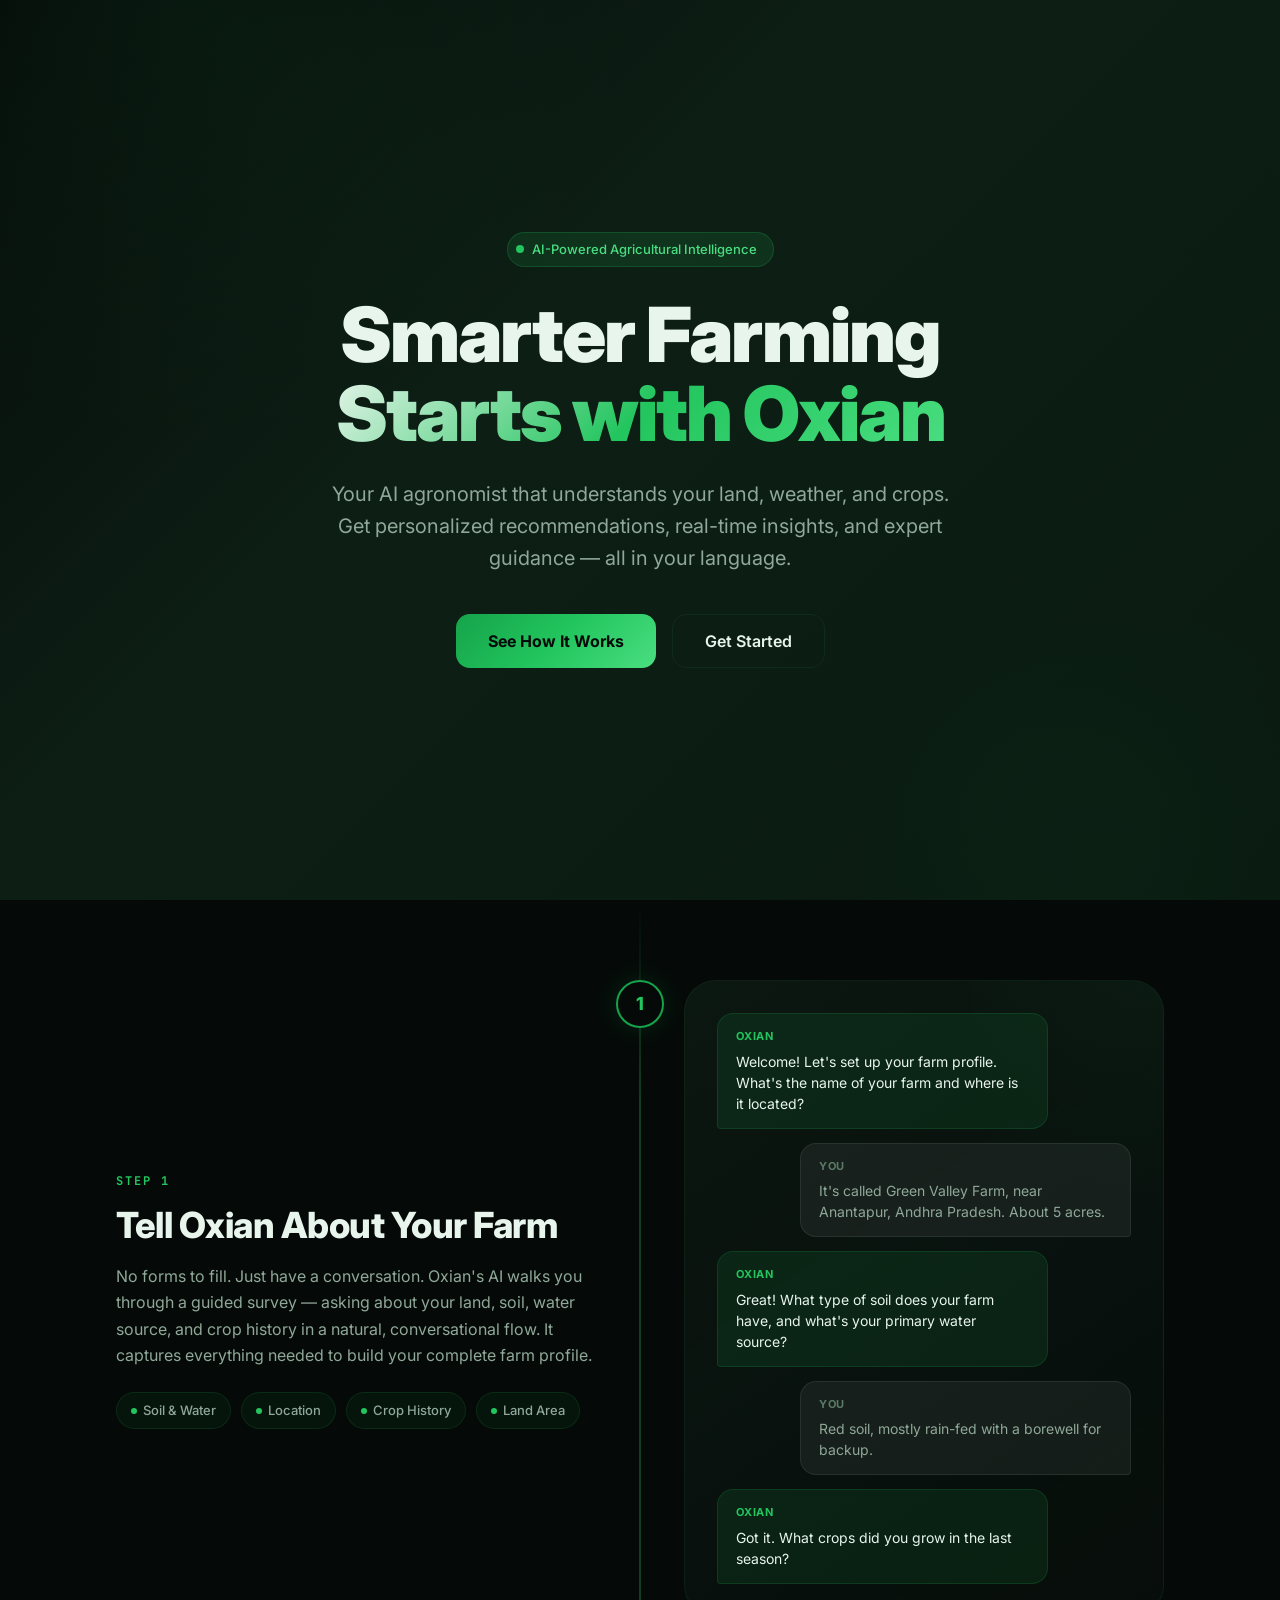
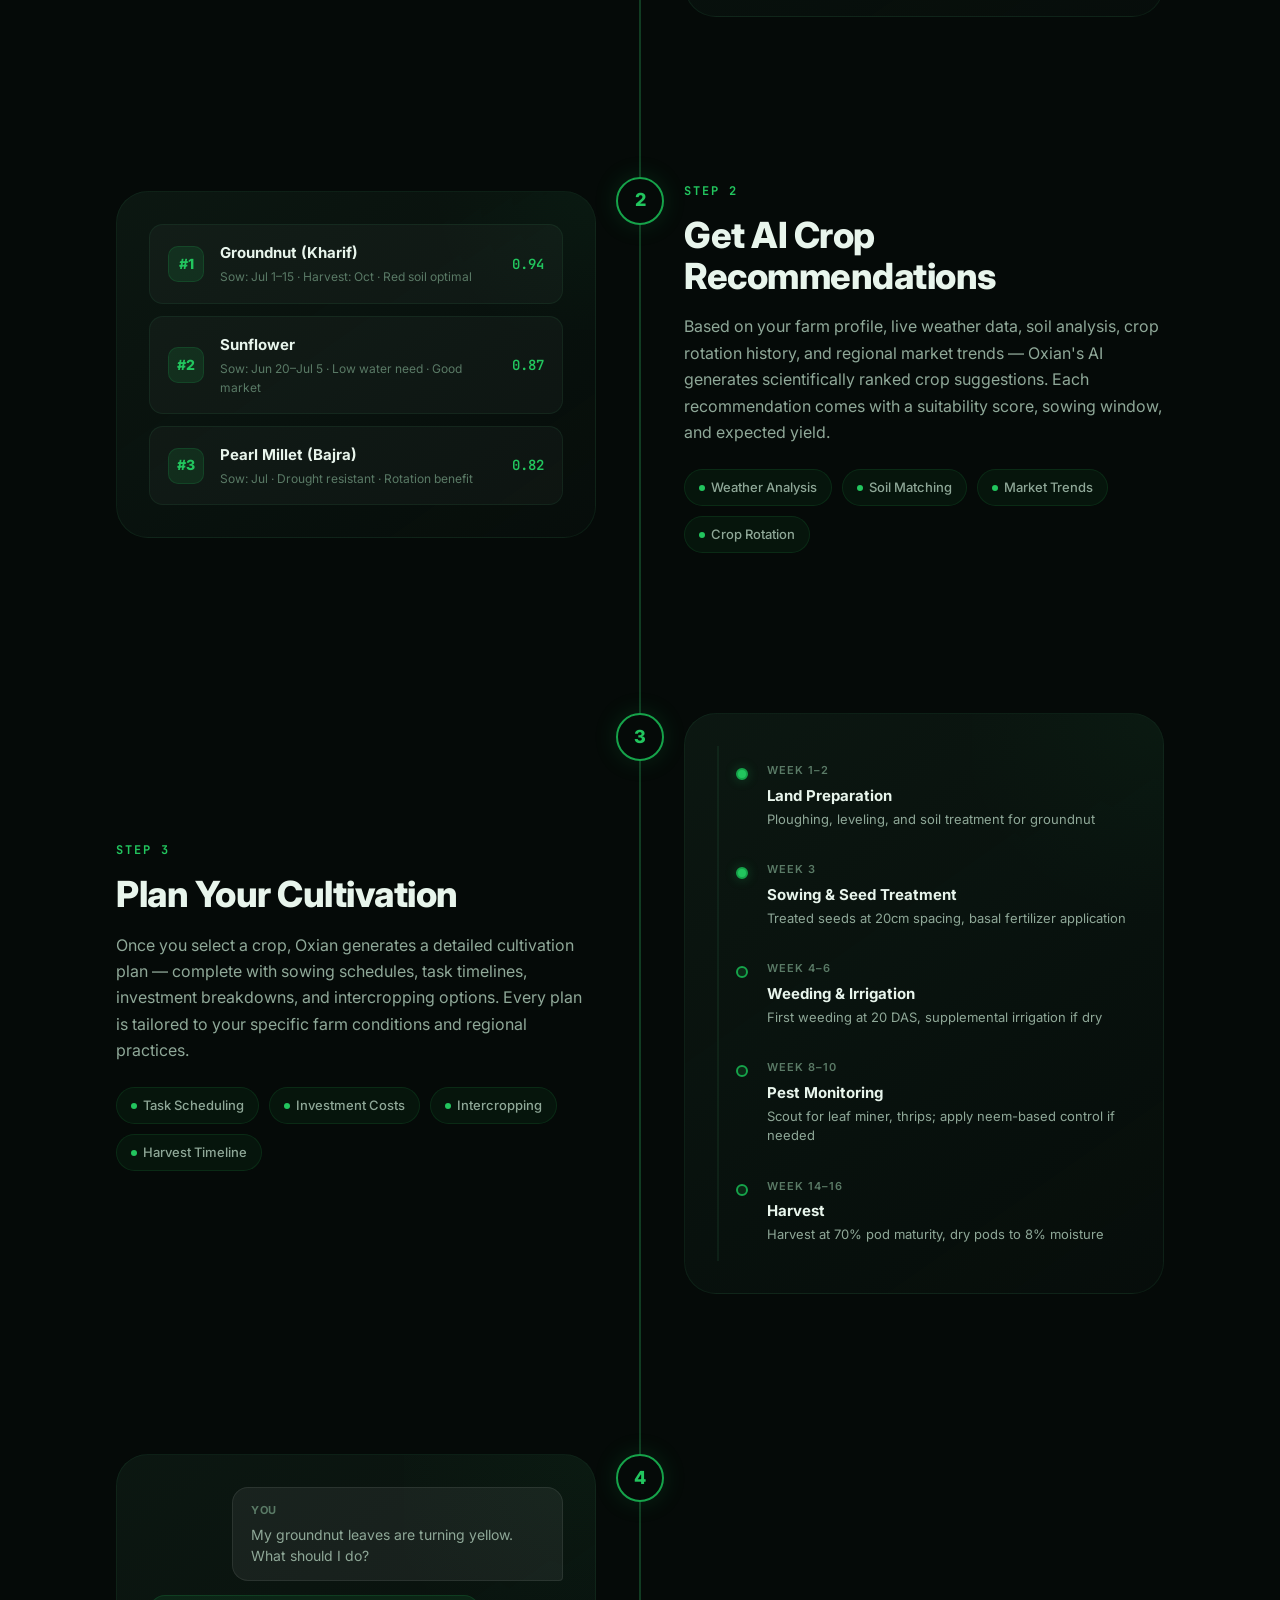
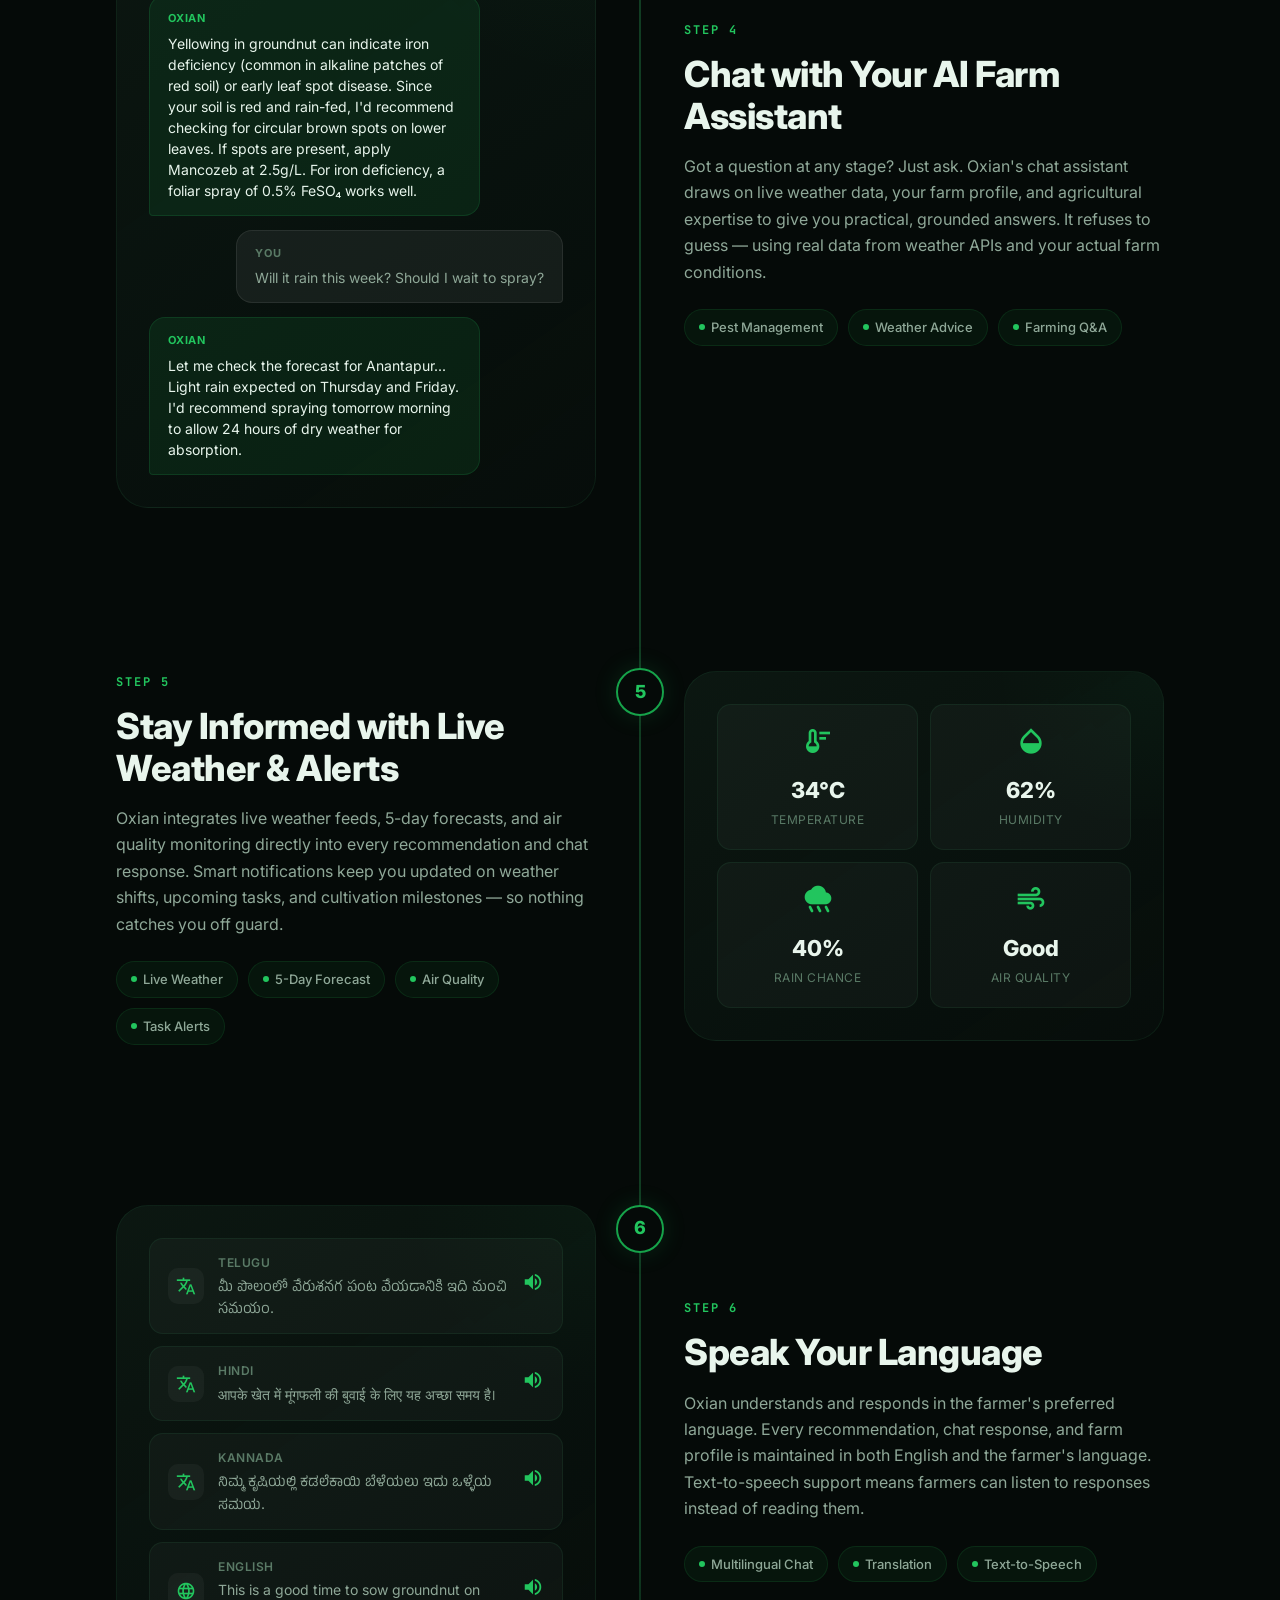
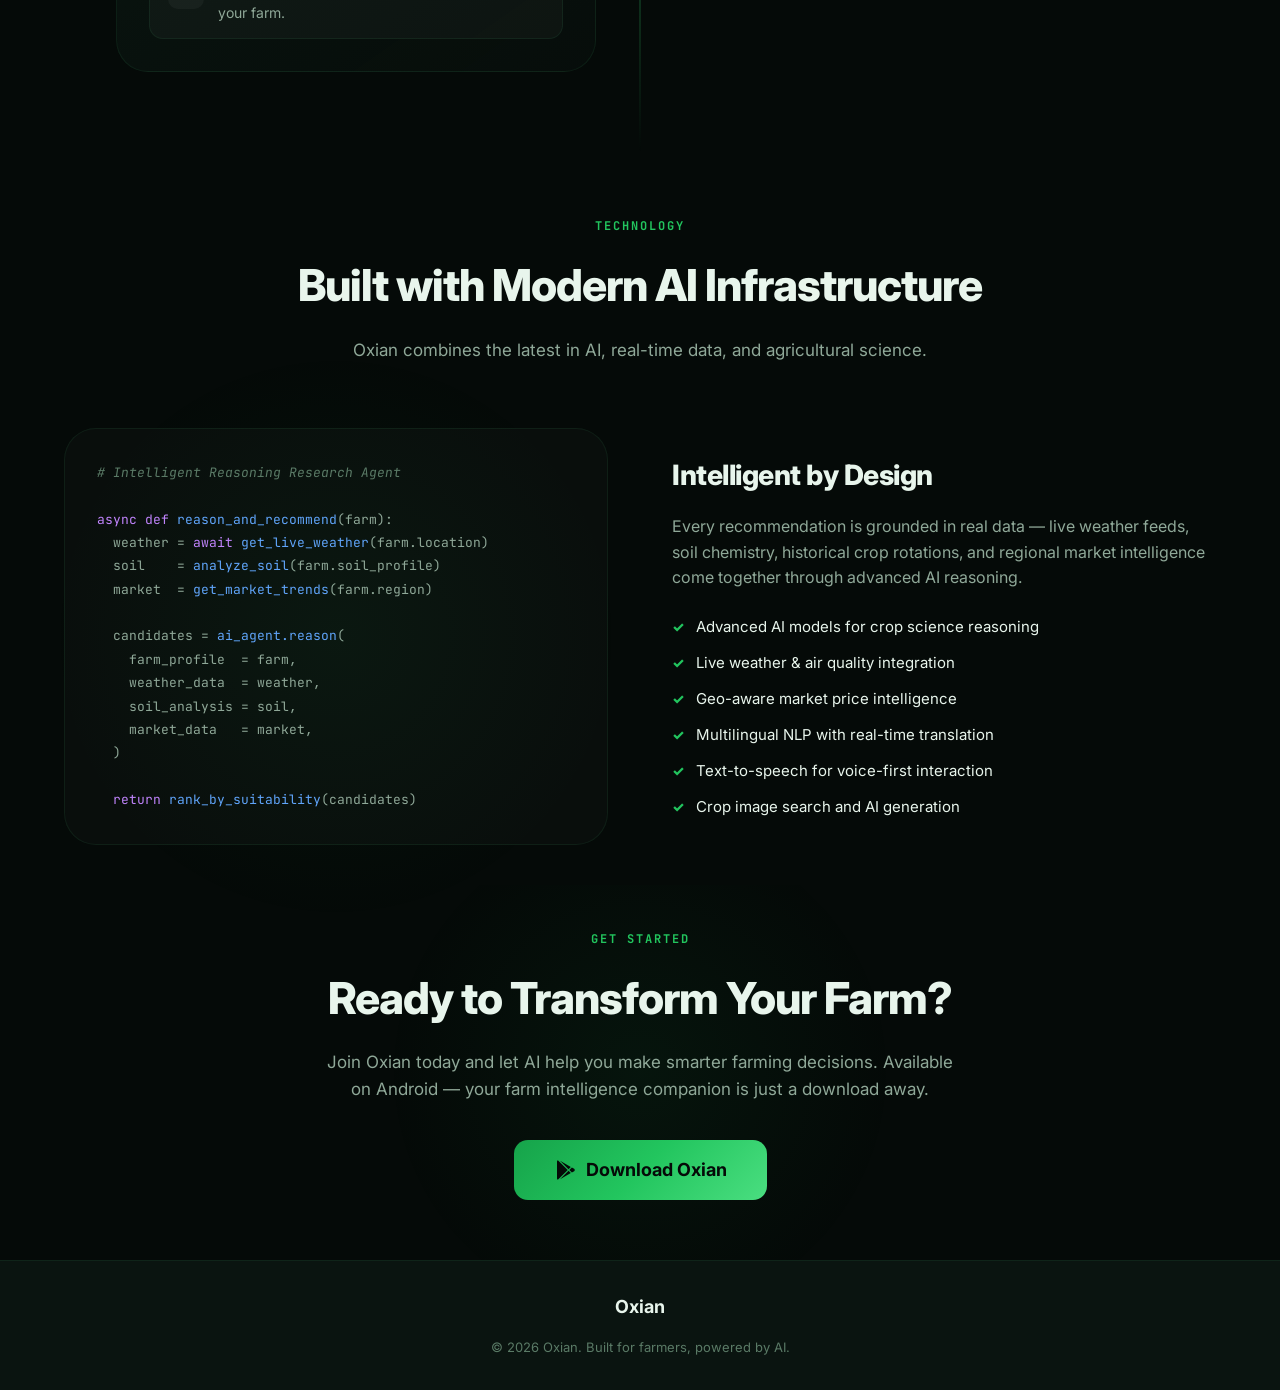
==== commit 010f811b: "style(index): changed hindi font from Hind to Amiko" ====
--- a/app/public/html/index.html
+++ b/app/public/html/index.html
@@ -10,7 +10,7 @@
   <link rel="preconnect" href="https://fonts.googleapis.com" />
   <link rel="preconnect" href="https://fonts.gstatic.com" crossorigin />
   <link
-    href="https://fonts.googleapis.com/css2?family=Inter:wght@300;400;500;600;700;800;900&family=Anek+Telugu:wght@400;600&family=Hind:wght@400;600&family=Anek+Kannada:wght@400;600&family=JetBrains+Mono:wght@400;500&display=swap"
+    href="https://fonts.googleapis.com/css2?family=Inter:wght@300;400;500;600;700;800;900&family=Anek+Telugu:wght@400;600&family=Amiko:wght@400;600&family=Anek+Kannada:wght@400;600&family=JetBrains+Mono:wght@400;500&display=swap"
     rel="stylesheet" />
   <link
     href="https://fonts.googleapis.com/css2?family=Material+Symbols+Outlined:opsz,wght,FILL,GRAD@20..48,100..700,0..1,-50..200&display=swap"
